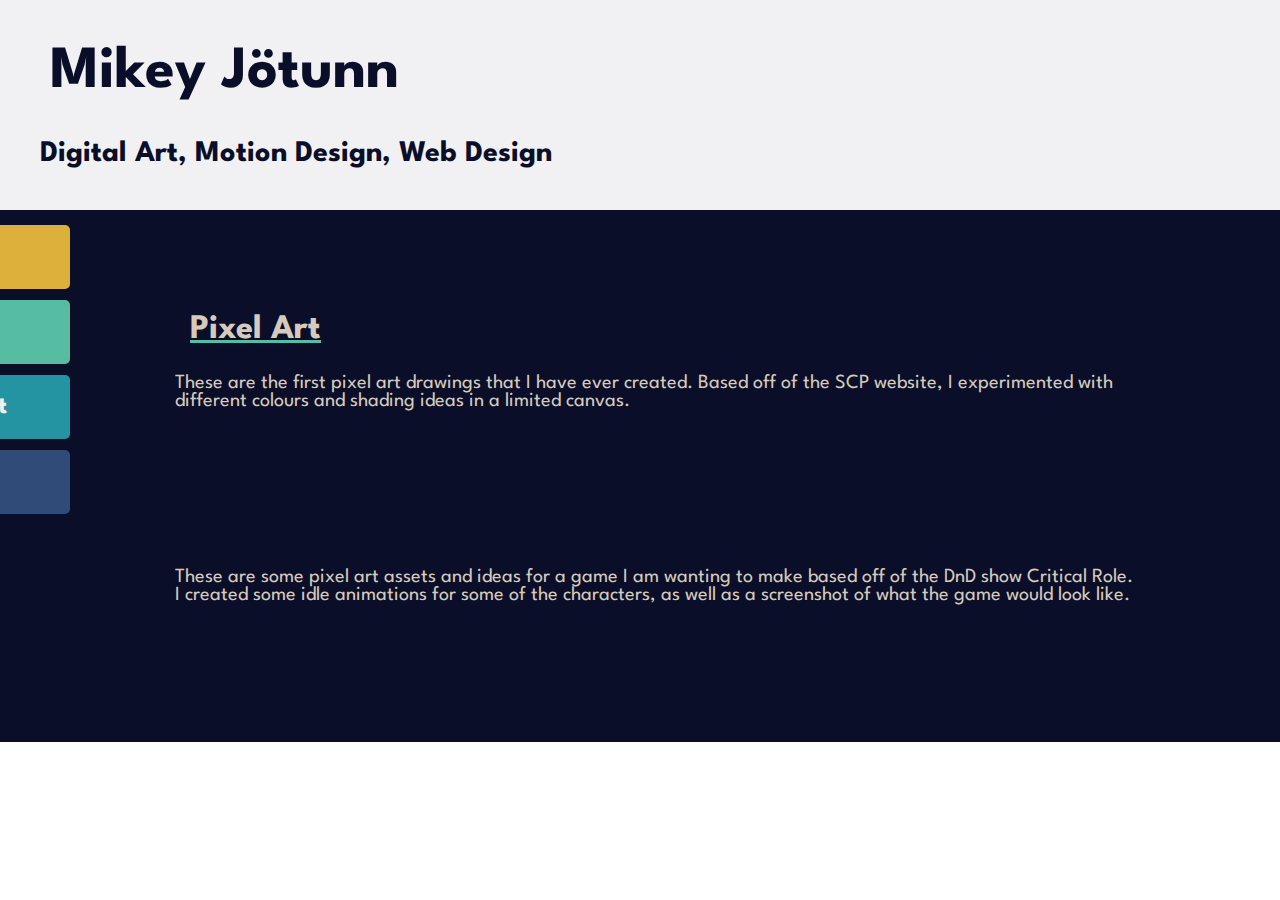
==== Pixel.html @ 9ea9d8bb "Add files via upload" ====
<!DOCTYPE html>
<html lang="en">
<head>
<meta charset="UTF-8">
<meta name="viewport" content="width=device-width, initial-scale=1.0">
<link href='https://fonts.googleapis.com/css?family=League Spartan' rel='stylesheet'>
<link rel="stylesheet" href="stylesheet.css">
<title>Mikey Jotunn</title>
</head>

<body>
<div class="header">
	<div class="htitle">
	<h1>Mikey Jötunn</h1>
	</div>
	<div class="hsubtitle">
	<h2>Digital Art, Motion Design, Web Design</h2>
	</div>
</div>

<div id="navbar">
	<div class="navbut">
		<a href="Home.html" id="about">About</a>
	</div>
	<div class="navbut">
		<a href="Pixel.html" id="pixel">Pixel Art</a>
	</div>
	<div class="navbut">
		<a href="Concept.html" id="concept">Concept Art</a>
	</div>
	<div class="navbut">
		<a href="Projects.html" id="projects">Projects</a>
	</div>
</div>

<div class="main">
	<div class="mtitle" style="text-decoration-color: var(--clr-two)";>
	<h2>Pixel Art</h2>
	</div>
	<div class="mtext">
	<p>These are the first pixel art drawings that I have ever created. Based off of the SCP website, I experimented with</br>
	different colours and shading ideas in a limited canvas.
	</p>
	</div>
	<div class="gridv">
		<div class="img">
		<img src="Images/P1.png" alt="" width="300">
		</div>
		<div class="img">
		<img src="Images/P2.png" alt="" width="300">
		</div>
	</div>
	<div class="mtext">
		<p>These are some pixel art assets and ideas for a game I am wanting to make based off of the DnD show Critical Role.</br>
		I created some idle animations for some of the characters, as well as a screenshot of what the game would look like.</br>
		</p>
	</div>
	<div class="grid">
		<div class="img">
		<img src="Images/P3.gif" alt="" width="550">
		</div>
		<div class="img">
		<img src="Images/P4.png" alt="" width="550">
		</div>
	</div>
</div>

</body>
</html>
---- stylesheet.css ----
:root {
	--clr-big: #0A0E29;
	--clr-med: #D5CABB;
	--clr-small: #F1F1F3;
	--clr-one: #DBB13B;
	--clr-two: #56BDA2;
	--clr-three: #2494A2;
	--clr-four: #304B78;
	--clr-hover: #EAE4DB;
}

body {
	margin: 0;
}


.mtext a:link{
	text-decoration: underline;
	color: var(--clr-med);
}

.mtext a:hover{
	color: var(--clr-hover);
}

.mtext a:visited{
	color: var(--clr-small);
} 

.header {
	background-color: var(--clr-small);
	height: 210px;
	width: 100%;
	left: 0;
	top: 0;
	display: block;
	color: var(--clr-big);
	border-bottom: 10px solid;
	animation: color-change 4s infinite;
}

.htitle{
	padding: 5px 10px 0 50px;
	font-size: 30px;
	font-family: 'League Spartan';
	font-weight: bold;
	animation: 1.5s ease-out 0s 1 slideInFromLeft, fadeIn 3s;
}

.hsubtitle {
	padding: 0 10px 5px 40px;
	font-size: 20px;
    font-family: 'League Spartan';
	animation: 1.7s ease-out 0s 1 slideInFromLeft, fadeIn 4.5s;
}

#navbar a {
	position: fixed;
	left: -145px;
	transition: 0.3s;
	padding: 20px;
	width: 175px;
	text-decoration: none;
	font-size: 25px;
    font-family: 'League Spartan';
	font-weight: bold;
	border-radius: 0 5px 5px 0;
}

#navbar a:hover{
	left: 0;
}

#about {
	top: 225px;
	background-color: var(--clr-one);
	color: var(--clr-small);
}

#pixel {
	top: 300px;
	background-color: var(--clr-two);
	color: var(--clr-small);
}

#concept {
	top: 375px;
	background-color: var(--clr-three);
	color: var(--clr-small);
}

#projects {
	top: 450px;
	background-color: var(--clr-four);
	color: var(--clr-small);
}

.main {
	display: block;
	width: 100%;
	left:0;
	top: 200px;
	background-color: var(--clr-big);	
	padding-top: 55px;
}

.mtitle{
	padding-top: 10px;
	padding-left: 190px;
	font-size: 23px;
    font-family: 'League Spartan';
	font-weight: bold;
	color: var(--clr-med);
	text-decoration: underline;
}

.mtext{
	padding: 0 10px 0 175px;
	font-size: 20px;
    font-family: 'League Spartan';
	color: var(--clr-med);
}

.grid{
	float: center;
	display: grid;
	gap: 10px;
	padding-left: 100px;
	padding-right: 50px;
	padding-bottom:100px;
	grid-template-columns: 50% 50%;
}

.gridv{
	float: center;
	display: grid;
	gap: 10px;
	padding-left: 200px;
	padding-right: 100px;
	padding-bottom: 100px;
	grid-template-columns: 50% 50%;
}

@keyframes fadeIn {
  0% { opacity: 0; }
  100% { opacity: 1; }
}

@keyframes slideInFromLeft {
  0% {
    transform: translateX(-100%);
  }
  100% {
    transform: translateX(0);
  }
}

@keyframes color-change {
	0% { border-color: var(--clr-one); }
	25% { border-color: var(--clr-two); }
	50% { border-color: var(--clr-three); }
	75% { border-color: var(--clr-four); }
	100% { border-color: var(--clr-one);}
}
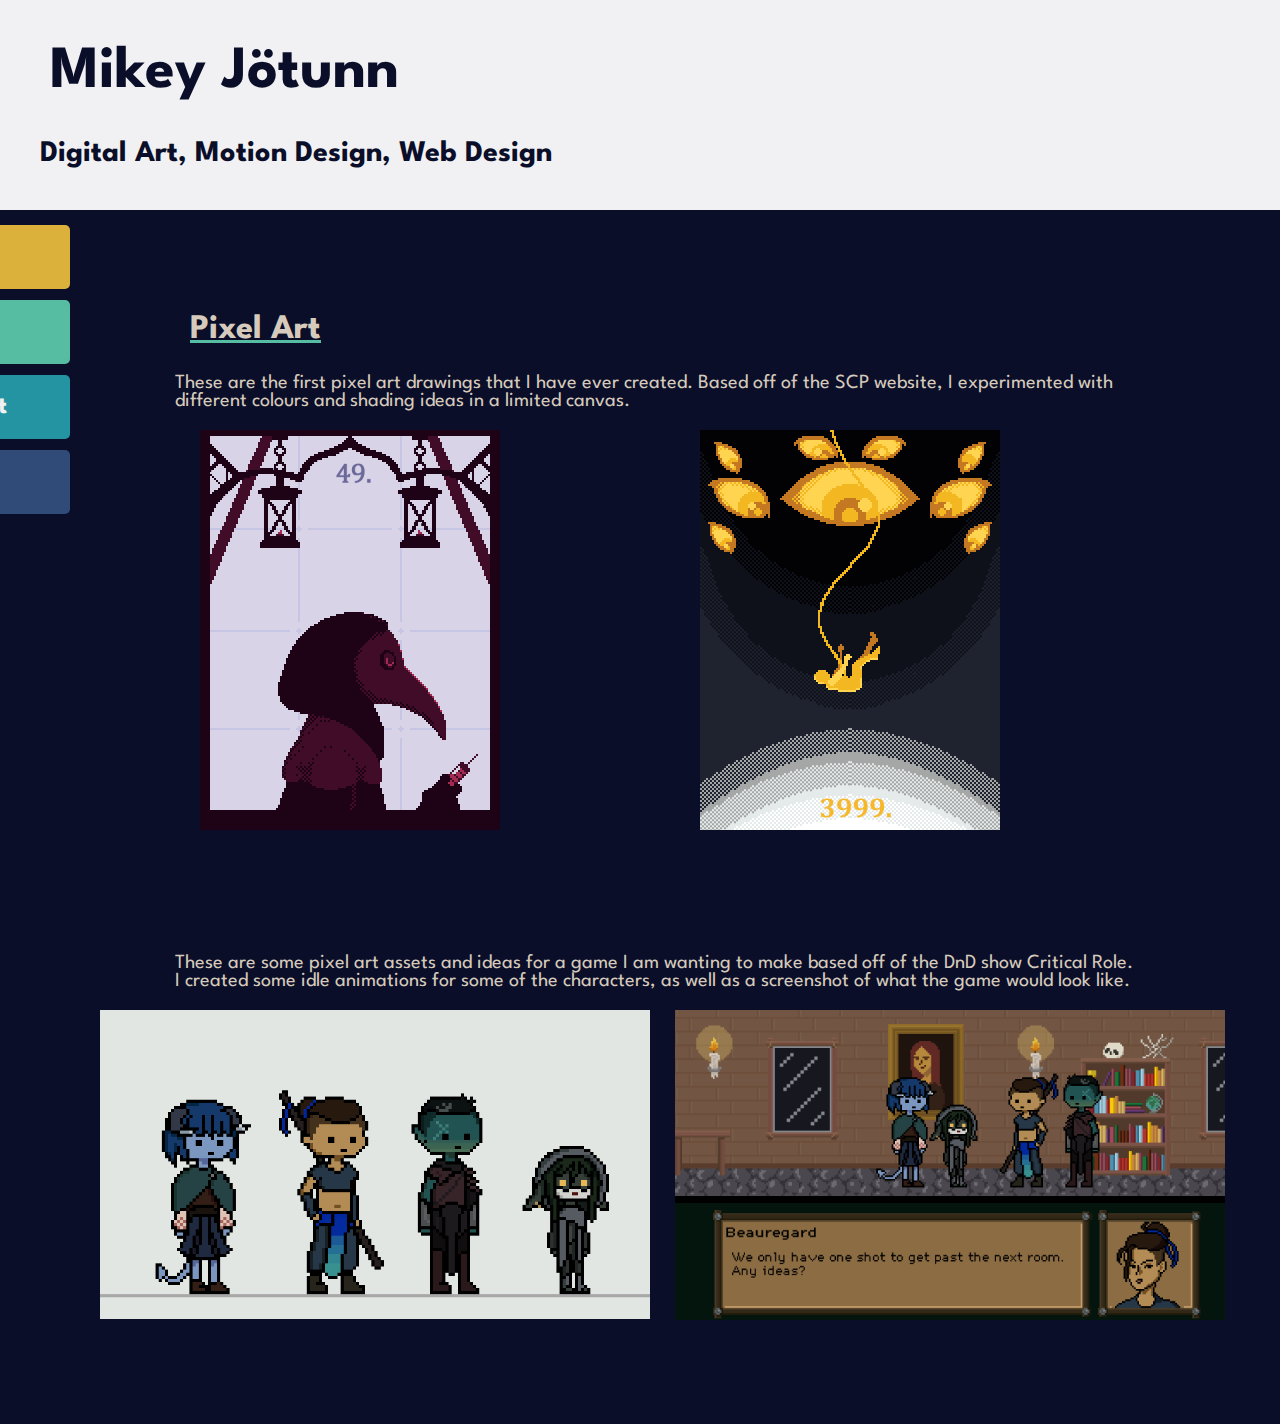
==== commit 1632b2fa: "Replaced file names" ====
--- a/Pixel.html
+++ b/Pixel.html
@@ -20,16 +20,16 @@
 
 <div id="navbar">
 	<div class="navbut">
-		<a href="Home.html" id="about">About</a>
+		<a href="/" id="about">About</a>
 	</div>
 	<div class="navbut">
-		<a href="Pixel.html" id="pixel">Pixel Art</a>
+		<a href="Pixel" id="pixel">Pixel Art</a>
 	</div>
 	<div class="navbut">
-		<a href="Concept.html" id="concept">Concept Art</a>
+		<a href="Concept" id="concept">Concept Art</a>
 	</div>
 	<div class="navbut">
-		<a href="Projects.html" id="projects">Projects</a>
+		<a href="Projects" id="projects">Projects</a>
 	</div>
 </div>
 
